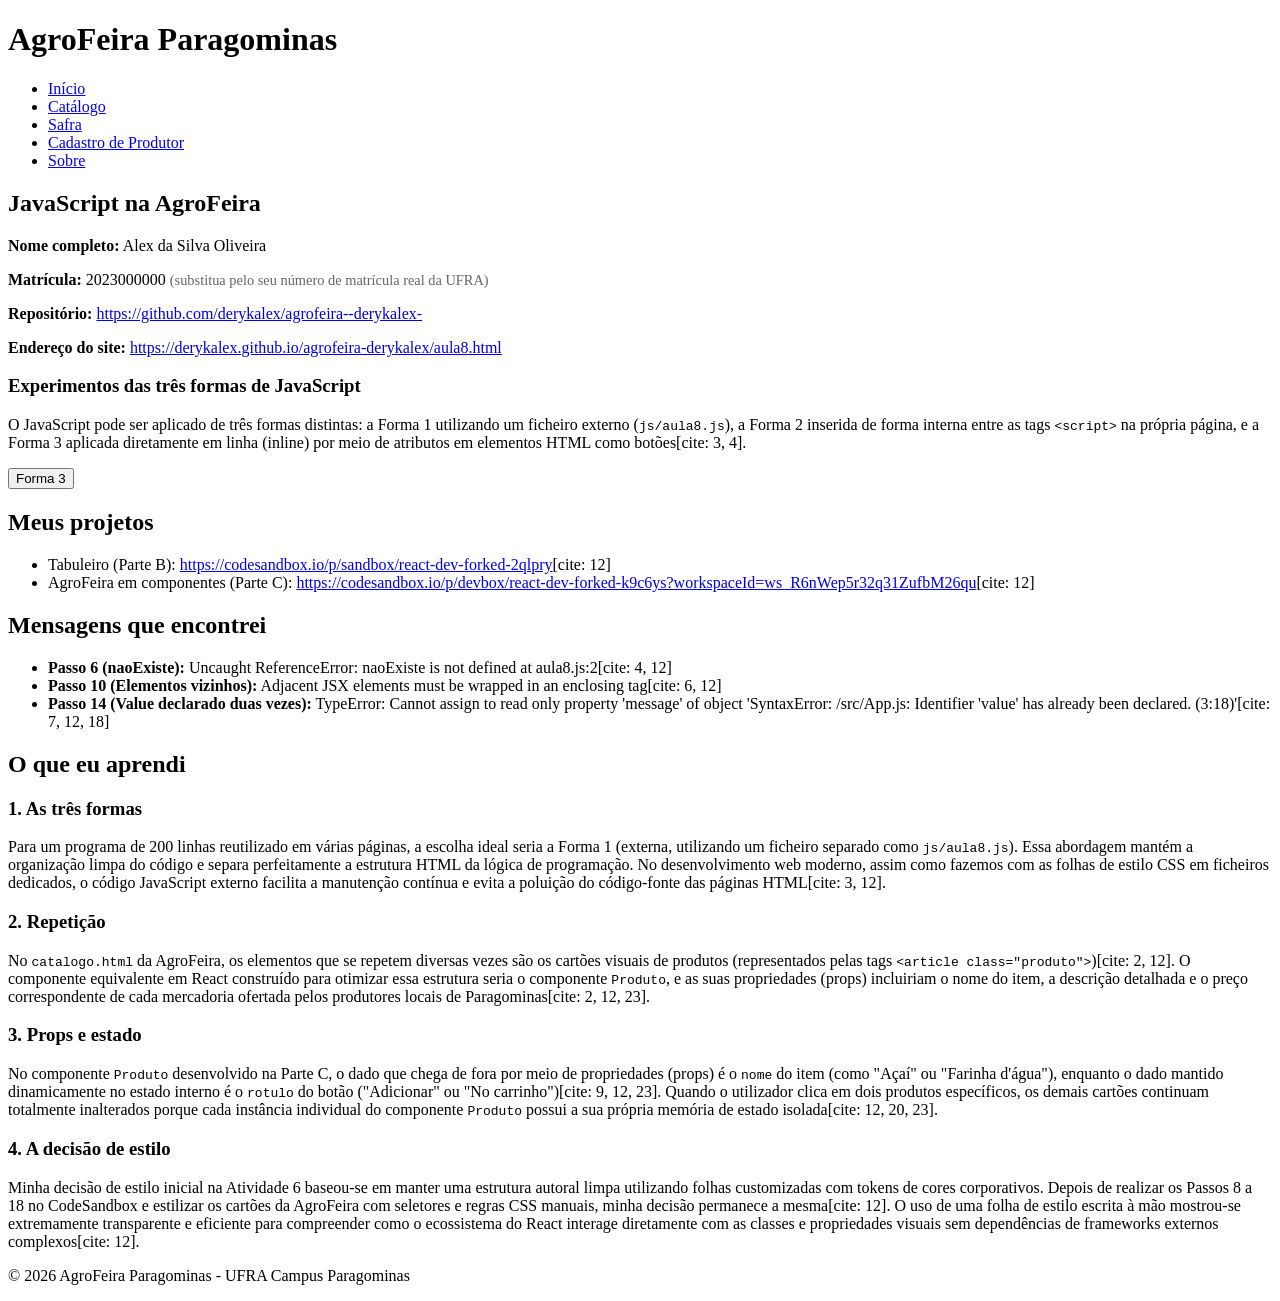
==== aula8.html @ 8ca77191 "Adicionar aula 8" ====
<!DOCTYPE html>
<html lang="pt-BR">
<head>
    <meta charset="UTF-8">
    <meta name="viewport" content="width=device-width, initial-scale=1.0">
    <title>JavaScript na AgroFeira Alex da Silva Oliveira</title>
    <link rel="stylesheet" href="tokens.css">
    <link rel="stylesheet" href="componentes.css">
</head>
<body>
    <header>
        <h1>AgroFeira Paragominas</h1>
        <nav>
            <ul>
                <li><a href="index.html">Início</a></li>
                <li><a href="catalogo.html">Catálogo</a></li>
                <li><a href="safra.html">Safra</a></li>
                <li><a href="cadastro-produtor.html">Cadastro de Produtor</a></li>
                <li><a href="sobre.html">Sobre</a></li>
            </ul>
        </nav>
    </header>

    <main>
        <h2>JavaScript na AgroFeira</h2>
        
        <p><strong>Nome completo:</strong> Alex da Silva Oliveira</p>
        <p><strong>Matrícula:</strong> 2023000000 <span style="font-size: 0.9em; color: #666;">(substitua pelo seu número de matrícula real da UFRA)</span></p>
        <p><strong>Repositório:</strong> <a href="https://github.com/derykalex/agrofeira--derykalex-">https://github.com/derykalex/agrofeira--derykalex-</a></p>
        <p><strong>Endereço do site:</strong> <a href="https://derykalex.github.io/agrofeira-derykalex/aula8.html">https://derykalex.github.io/agrofeira-derykalex/aula8.html</a></p>

        <section>
            <h3>Experimentos das três formas de JavaScript</h3>
            <p>O JavaScript pode ser aplicado de três formas distintas: a Forma 1 utilizando um ficheiro externo (<code>js/aula8.js</code>), a Forma 2 inserida de forma interna entre as tags <code>&lt;script&gt;</code> na própria página, e a Forma 3 aplicada diretamente em linha (inline) por meio de atributos em elementos HTML como botões[cite: 3, 4].</p>
            
            <!-- Botão da Forma 3 em linha -->
            <button type="button" onclick="alert('Forma 3: em linha, dentro da tag')">Forma 3</button>
        </section>

        <!-- Scripts correspondentes às Formas 1 e 2 -->
        <script src="js/aula8.js"></script>
        <script>console.log('Forma 2: interna, entre as tags script');</script>

        <h2>Meus projetos</h2>
        <ul>
            <li>Tabuleiro (Parte B): <a href="https://codesandbox.io/p/sandbox/react-dev-forked-2qlpry" target="_blank">https://codesandbox.io/p/sandbox/react-dev-forked-2qlpry</a>[cite: 12]</li>
            <li>AgroFeira em componentes (Parte C): <a href="https://codesandbox.io/p/devbox/react-dev-forked-k9c6ys?workspaceId=ws_R6nWep5r32q31ZufbM26qu" target="_blank">https://codesandbox.io/p/devbox/react-dev-forked-k9c6ys?workspaceId=ws_R6nWep5r32q31ZufbM26qu</a>[cite: 12]</li>
        </ul>

        <h2>Mensagens que encontrei</h2>
        <ul>
            <li><strong>Passo 6 (naoExiste):</strong> Uncaught ReferenceError: naoExiste is not defined at aula8.js:2[cite: 4, 12]</li>
            <li><strong>Passo 10 (Elementos vizinhos):</strong> Adjacent JSX elements must be wrapped in an enclosing tag[cite: 6, 12]</li>
            <li><strong>Passo 14 (Value declarado duas vezes):</strong> TypeError: Cannot assign to read only property 'message' of object 'SyntaxError: /src/App.js: Identifier 'value' has already been declared. (3:18)'[cite: 7, 12, 18]</li>
        </ul>

        <h2>O que eu aprendi</h2>

        <h3>1. As três formas</h3>
        <p>Para um programa de 200 linhas reutilizado em várias páginas, a escolha ideal seria a Forma 1 (externa, utilizando um ficheiro separado como <code>js/aula8.js</code>). Essa abordagem mantém a organização limpa do código e separa perfeitamente a estrutura HTML da lógica de programação. No desenvolvimento web moderno, assim como fazemos com as folhas de estilo CSS em ficheiros dedicados, o código JavaScript externo facilita a manutenção contínua e evita a poluição do código-fonte das páginas HTML[cite: 3, 12].</p>

        <h3>2. Repetição</h3>
        <p>No <code>catalogo.html</code> da AgroFeira, os elementos que se repetem diversas vezes são os cartões visuais de produtos (representados pelas tags <code>&lt;article class="produto"&gt;</code>)[cite: 2, 12]. O componente equivalente em React construído para otimizar essa estrutura seria o componente <code>Produto</code>, e as suas propriedades (props) incluiriam o nome do item, a descrição detalhada e o preço correspondente de cada mercadoria ofertada pelos produtores locais de Paragominas[cite: 2, 12, 23].</p>

        <h3>3. Props e estado</h3>
        <p>No componente <code>Produto</code> desenvolvido na Parte C, o dado que chega de fora por meio de propriedades (props) é o <code>nome</code> do item (como "Açaí" ou "Farinha d'água"), enquanto o dado mantido dinamicamente no estado interno é o <code>rotulo</code> do botão ("Adicionar" ou "No carrinho")[cite: 9, 12, 23]. Quando o utilizador clica em dois produtos específicos, os demais cartões continuam totalmente inalterados porque cada instância individual do componente <code>Produto</code> possui a sua própria memória de estado isolada[cite: 12, 20, 23].</p>

        <h3>4. A decisão de estilo</h3>
        <p>Minha decisão de estilo inicial na Atividade 6 baseou-se em manter uma estrutura autoral limpa utilizando folhas customizadas com tokens de cores corporativos. Depois de realizar os Passos 8 a 18 no CodeSandbox e estilizar os cartões da AgroFeira com seletores e regras CSS manuais, minha decisão permanece a mesma[cite: 12]. O uso de uma folha de estilo escrita à mão mostrou-se extremamente transparente e eficiente para compreender como o ecossistema do React interage diretamente com as classes e propriedades visuais sem dependências de frameworks externos complexos[cite: 12].</p>
    </main>

    <footer>
        <p>&copy; 2026 AgroFeira Paragominas - UFRA Campus Paragominas</p>
    </footer>
</body>
</html>
---- tokens.css ----
:root {
  /* Tipografia */
  --fonte-texto: 'Lora', serif;
  --fonte-titulo: 'Poppins', sans-serif;

  /* Espaçamento e Geometria */
  --raio: 12px;
  --espaco-1: 0.25rem;
  --espaco-2: 0.5rem;
  --espaco-3: 1rem;
  --espaco-4: 1.5rem;

  /* Paleta Verde / AgroFeira */
  --cor-marca: #2e6b30;
  --cor-marca-escura: #1f4a21;
  --cor-sobre-marca: #ffffff;
  --cor-realce: #e6a100;

  /* Tema Claro (Predefinido) */
  --cor-fundo: #fbf8f2;
  --cor-superficie: #ffffff;
  --cor-texto: #1a2e1b;
  --cor-texto-suave: #4a5d4c;
  --cor-borda: #dcd6cd;
}

/* Modo Escuro automático (sistema) ou ativado por classe */
@media (prefers-color-scheme: dark) {
  :root:not([data-tema="claro"]) {
    --cor-fundo: #121513;
    --cor-superficie: #1c221e;
    --cor-texto: #e8eee9;
    --cor-texto-suave: #9cb09e;
    --cor-borda: #2d3830;
  }
}

:root[data-tema="escuro"] {
  --cor-fundo: #121513;
  --cor-superficie: #1c221e;
  --cor-texto: #e8eee9;
  --cor-texto-suave: #9cb09e;
  --cor-borda: #2d3830;
}
---- componentes.css ----
/* Cabeçalho Verde Superior */
.cabecalho-principal {
  background-color: var(--cor-marca);
  color: var(--cor-sobre-marca);
  padding: var(--espaco-3) 0;
  margin-bottom: var(--espaco-4);
  box-shadow: 0 2px 6px rgba(0, 0, 0, 0.15);
}

.cabecalho-principal .container-flex {
  display: flex;
  justify-content: space-between;
  align-items: center;
  flex-wrap: wrap;
  gap: var(--espaco-3);
}

.cabecalho-principal .logo {
  font-family: var(--fonte-titulo);
  font-size: 1.6rem;
  font-weight: 700;
  color: var(--cor-sobre-marca);
  text-decoration: none;
}

/* Menu de Navegação Horizontal */
.menu-navegacao {
  display: flex;
  align-items: center;
  gap: var(--espaco-2);
}

.menu {
  list-style: none;
  margin: 0;
  padding: 0;
  display: flex;
  flex-wrap: wrap;
  gap: var(--espaco-2);
}

.menu a {
  display: inline-block;
  padding: var(--espaco-2) var(--espaco-3);
  color: var(--cor-sobre-marca);
  text-decoration: none;
  font-family: var(--fonte-titulo);
  font-weight: 500;
  border-radius: var(--raio);
  transition: background-color 0.2s ease;
}

.menu a:hover,
.menu a:focus-visible {
  background-color: var(--cor-marca-escura);
  outline: 2px solid var(--cor-sobre-marca);
}

.menu a[aria-current="page"] {
  background-color: rgba(255, 255, 255, 0.2);
  font-weight: 700;
}

/* Botão de Alternar Modo Claro / Escuro */
.btn-tema {
  background: transparent;
  border: 1px solid var(--cor-sobre-marca);
  color: var(--cor-sobre-marca);
  padding: var(--espaco-1) var(--espaco-3);
  border-radius: 20px;
  cursor: pointer;
  font-family: var(--fonte-titulo);
  font-size: 0.85rem;
  display: inline-flex;
  align-items: center;
  gap: 0.4rem;
}

.btn-tema:hover {
  background-color: rgba(255, 255, 255, 0.15);
}
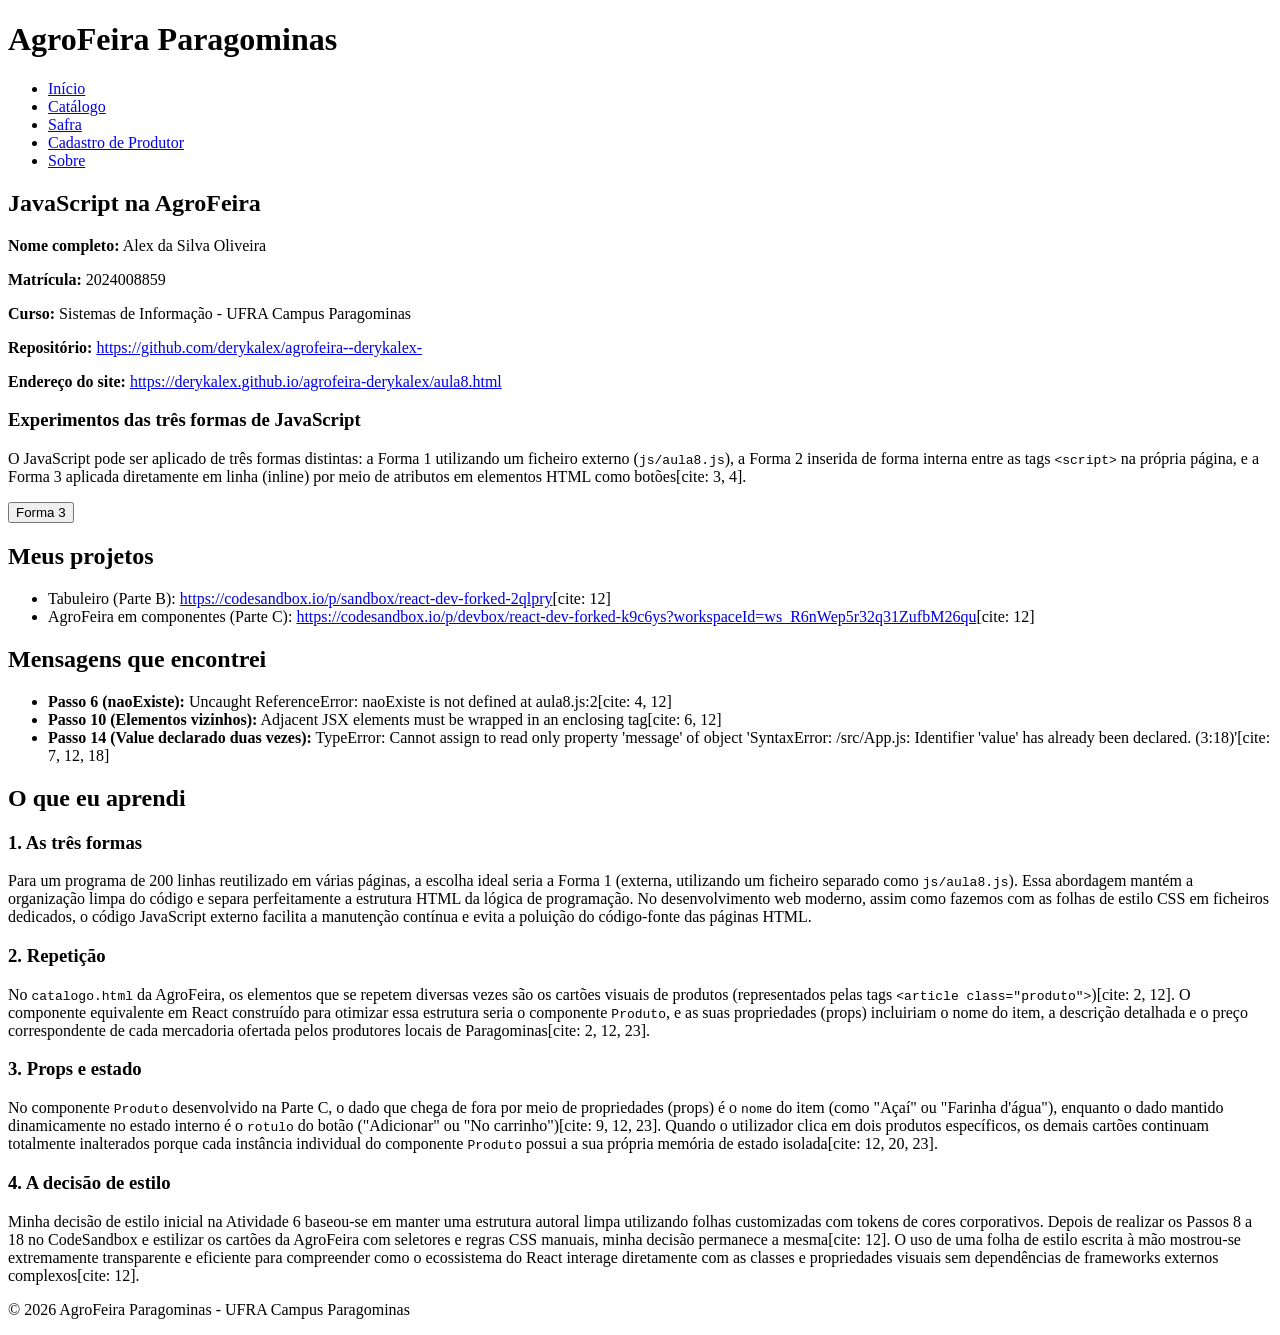
==== commit cc8b4a31: "adicionar aula  8  nova" ====
--- a/aula8.html
+++ b/aula8.html
@@ -25,7 +25,8 @@
         <h2>JavaScript na AgroFeira</h2>
         
         <p><strong>Nome completo:</strong> Alex da Silva Oliveira</p>
-        <p><strong>Matrícula:</strong> 2023000000 <span style="font-size: 0.9em; color: #666;">(substitua pelo seu número de matrícula real da UFRA)</span></p>
+        <p><strong>Matrícula:</strong> 2024008859</p>
+        <p><strong>Curso:</strong> Sistemas de Informação - UFRA Campus Paragominas</p>
         <p><strong>Repositório:</strong> <a href="https://github.com/derykalex/agrofeira--derykalex-">https://github.com/derykalex/agrofeira--derykalex-</a></p>
         <p><strong>Endereço do site:</strong> <a href="https://derykalex.github.io/agrofeira-derykalex/aula8.html">https://derykalex.github.io/agrofeira-derykalex/aula8.html</a></p>
 
@@ -57,7 +58,7 @@
         <h2>O que eu aprendi</h2>
 
         <h3>1. As três formas</h3>
-        <p>Para um programa de 200 linhas reutilizado em várias páginas, a escolha ideal seria a Forma 1 (externa, utilizando um ficheiro separado como <code>js/aula8.js</code>). Essa abordagem mantém a organização limpa do código e separa perfeitamente a estrutura HTML da lógica de programação. No desenvolvimento web moderno, assim como fazemos com as folhas de estilo CSS em ficheiros dedicados, o código JavaScript externo facilita a manutenção contínua e evita a poluição do código-fonte das páginas HTML[cite: 3, 12].</p>
+        <p>Para um programa de 200 linhas reutilizado em várias páginas, a escolha ideal seria a Forma 1 (externa, utilizando um ficheiro separado como <code>js/aula8.js</code>). Essa abordagem mantém a organização limpa do código e separa perfeitamente a estrutura HTML da lógica de programação. No desenvolvimento web moderno, assim como fazemos com as folhas de estilo CSS em ficheiros dedicados, o código JavaScript externo facilita a manutenção contínua e evita a poluição do código-fonte das páginas HTML.</p>
 
         <h3>2. Repetição</h3>
         <p>No <code>catalogo.html</code> da AgroFeira, os elementos que se repetem diversas vezes são os cartões visuais de produtos (representados pelas tags <code>&lt;article class="produto"&gt;</code>)[cite: 2, 12]. O componente equivalente em React construído para otimizar essa estrutura seria o componente <code>Produto</code>, e as suas propriedades (props) incluiriam o nome do item, a descrição detalhada e o preço correspondente de cada mercadoria ofertada pelos produtores locais de Paragominas[cite: 2, 12, 23].</p>
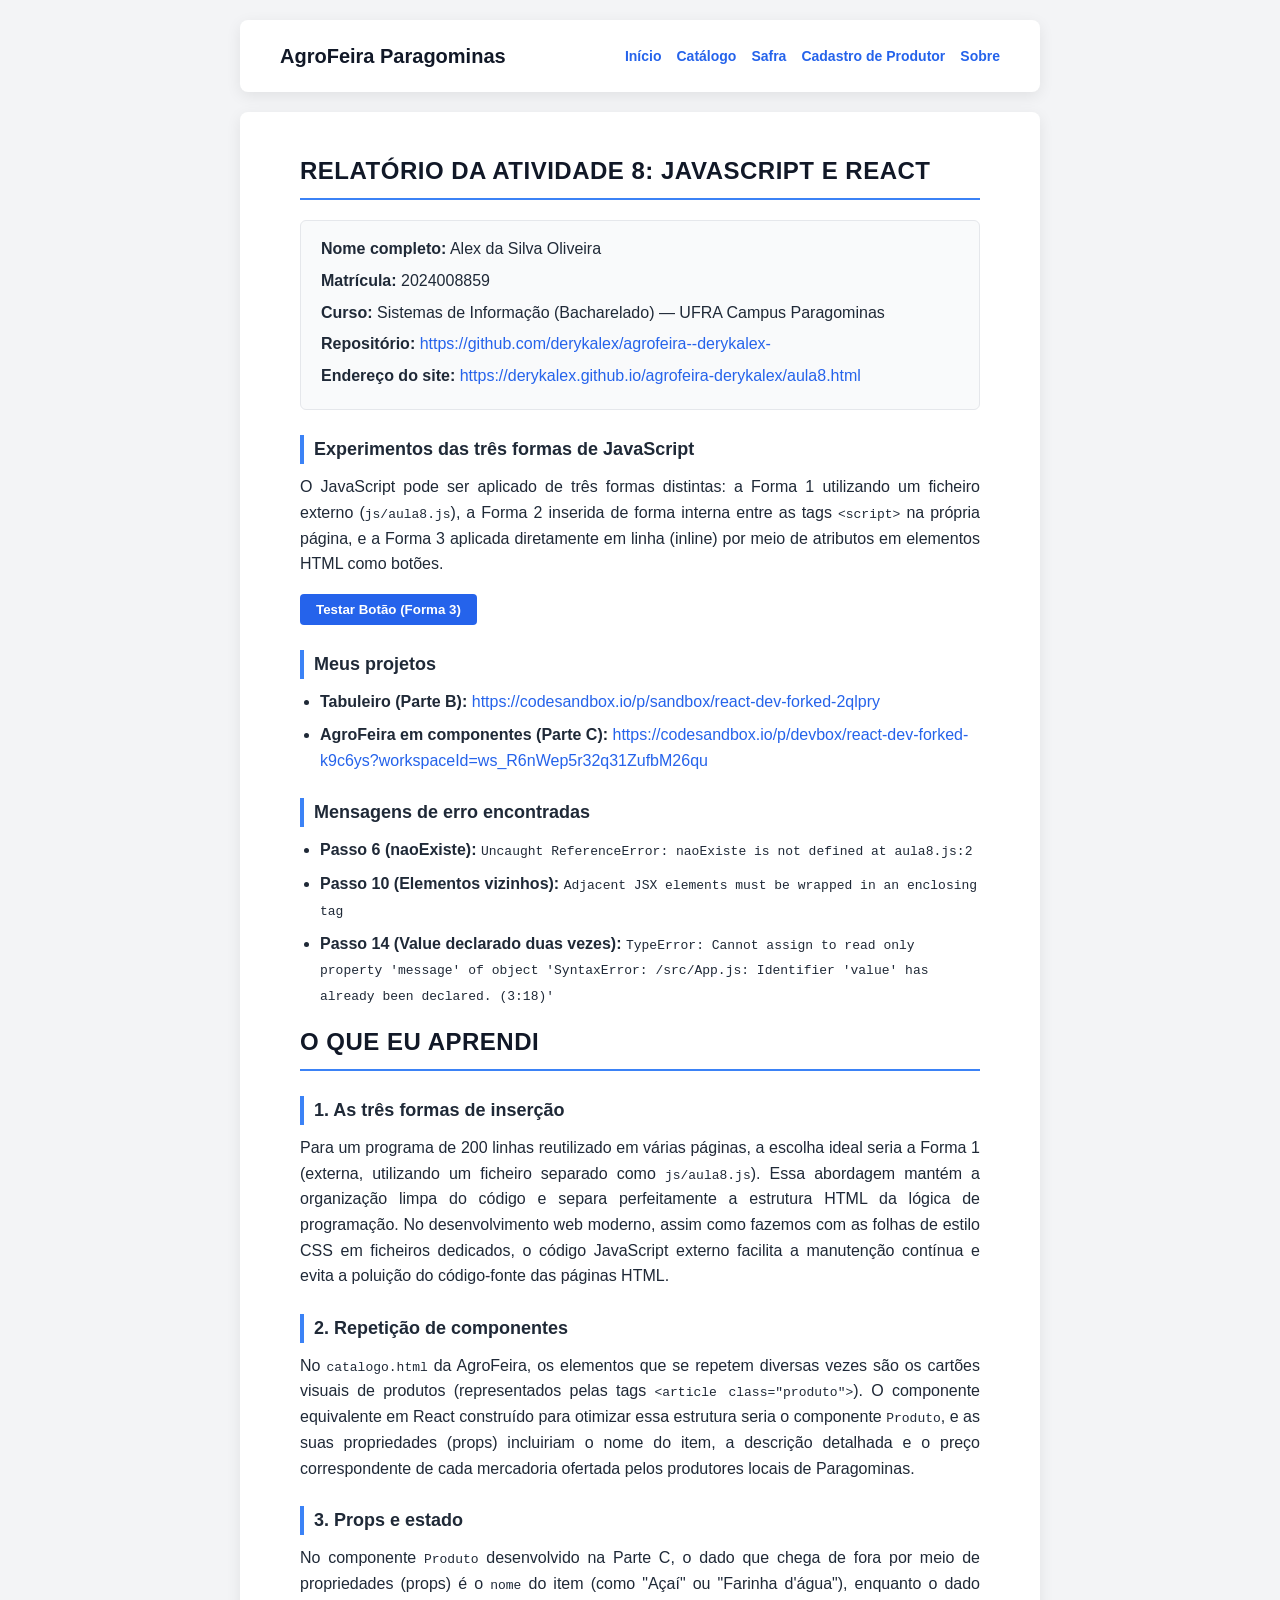
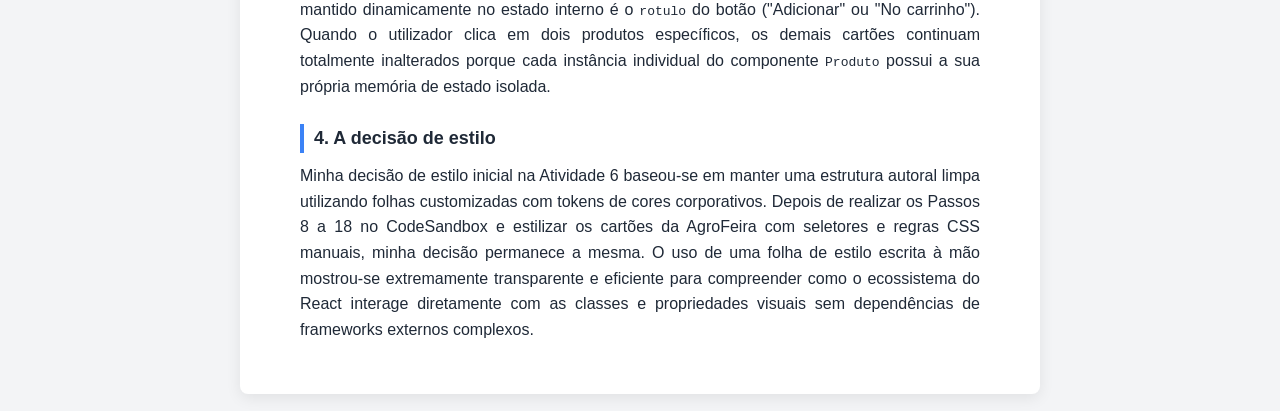
==== commit 6109f420: "aula 8 como forma de organização" ====
--- a/aula8.html
+++ b/aula8.html
@@ -3,9 +3,147 @@
 <head>
     <meta charset="UTF-8">
     <meta name="viewport" content="width=device-width, initial-scale=1.0">
-    <title>JavaScript na AgroFeira Alex da Silva Oliveira</title>
-    <link rel="stylesheet" href="tokens.css">
-    <link rel="stylesheet" href="componentes.css">
+    <title>Relatório - Atividade 8: JavaScript e React na AgroFeira | Alex da Silva Oliveira</title>
+    <style>
+        /* Estilo Relatório Acadêmico / Folha A4 */
+        * {
+            box-sizing: border-box;
+            margin: 0;
+            padding: 0;
+        }
+        body {
+            font-family: Arial, Helvetica, sans-serif;
+            background-color: #f3f4f6;
+            color: #1f2937;
+            line-height: 1.6;
+            padding: 20px;
+        }
+        header {
+            max-width: 800px;
+            margin: 0 auto 20px auto;
+            background: #ffffff;
+            padding: 20px 40px;
+            box-shadow: 0 4px 15px rgba(0, 0, 0, 0.08);
+            border-radius: 8px;
+            display: flex;
+            justify-content: space-between;
+            align-items: center;
+            flex-wrap: wrap;
+        }
+        header h1 {
+            font-size: 20px;
+            color: #111827;
+        }
+        nav ul {
+            list-style: none;
+            display: flex;
+            gap: 15px;
+            flex-wrap: wrap;
+        }
+        nav a {
+            color: #2563eb;
+            text-decoration: none;
+            font-size: 14px;
+            font-weight: bold;
+        }
+        nav a:hover {
+            text-decoration: underline;
+        }
+        footer {
+            display: none;
+        }
+        main {
+            max-width: 800px;
+            margin: 0 auto;
+            background: #ffffff;
+            padding: 40px 60px;
+            box-shadow: 0 4px 15px rgba(0, 0, 0, 0.08);
+            border-radius: 8px;
+        }
+        h2 {
+            font-size: 24px;
+            color: #111827;
+            border-bottom: 2px solid #3b82f6;
+            padding-bottom: 8px;
+            margin-bottom: 20px;
+            text-transform: uppercase;
+            letter-spacing: 0.5px;
+        }
+        h3 {
+            font-size: 18px;
+            color: #1f2937;
+            margin-top: 25px;
+            margin-bottom: 10px;
+            border-left: 4px solid #3b82f6;
+            padding-left: 10px;
+        }
+        p {
+            margin-bottom: 12px;
+            text-align: justify;
+        }
+        ul.lista-conteudo {
+            margin-bottom: 15px;
+            padding-left: 20px;
+        }
+        ul.lista-conteudo li {
+            margin-bottom: 8px;
+        }
+        a {
+            color: #2563eb;
+            text-decoration: none;
+        }
+        a:hover {
+            text-decoration: underline;
+        }
+        .dados-aluno {
+            background-color: #f9fafb;
+            border: 1px solid #e5e7eb;
+            padding: 15px 20px;
+            border-radius: 6px;
+            margin-bottom: 25px;
+        }
+        .dados-aluno p {
+            margin-bottom: 6px;
+        }
+        button {
+            background-color: #2563eb;
+            color: white;
+            border: none;
+            padding: 8px 16px;
+            border-radius: 4px;
+            cursor: pointer;
+            font-weight: bold;
+            margin-top: 5px;
+        }
+        button:hover {
+            background-color: #1d4ed8;
+        }
+        
+        /* Ajustes específicos para impressão / PDF */
+        @media print {
+            body {
+                background-color: #ffffff;
+                padding: 0;
+            }
+            header {
+                box-shadow: none;
+                padding: 0 0 15px 0;
+                margin-bottom: 15px;
+                border-bottom: 1px solid #ccc;
+            }
+            nav {
+                display: none; /* Oculta o menu de navegação na impressão do PDF para manter o relatório limpo */
+            }
+            main {
+                box-shadow: none;
+                padding: 0;
+                max-width: 100%;
+            }
+            button {
+                display: none;
+            }
+        }
+    </style>
 </head>
 <body>
     <header>
@@ -22,56 +160,54 @@
     </header>
 
     <main>
-        <h2>JavaScript na AgroFeira</h2>
+        <h2>Relatório da Atividade 8: JavaScript e React</h2>
         
-        <p><strong>Nome completo:</strong> Alex da Silva Oliveira</p>
-        <p><strong>Matrícula:</strong> 2024008859</p>
-        <p><strong>Curso:</strong> Sistemas de Informação - UFRA Campus Paragominas</p>
-        <p><strong>Repositório:</strong> <a href="https://github.com/derykalex/agrofeira--derykalex-">https://github.com/derykalex/agrofeira--derykalex-</a></p>
-        <p><strong>Endereço do site:</strong> <a href="https://derykalex.github.io/agrofeira-derykalex/aula8.html">https://derykalex.github.io/agrofeira-derykalex/aula8.html</a></p>
+        <div class="dados-aluno">
+            <p><strong>Nome completo:</strong> Alex da Silva Oliveira</p>
+            <p><strong>Matrícula:</strong> 2024008859</p>
+            <p><strong>Curso:</strong> Sistemas de Informação (Bacharelado) — UFRA Campus Paragominas</p>
+            <p><strong>Repositório:</strong> <a href="https://github.com/derykalex/agrofeira--derykalex-" target="_blank">https://github.com/derykalex/agrofeira--derykalex-</a></p>
+            <p><strong>Endereço do site:</strong> <a href="https://derykalex.github.io/agrofeira-derykalex/aula8.html" target="_blank">https://derykalex.github.io/agrofeira-derykalex/aula8.html</a></p>
+        </div>
 
         <section>
             <h3>Experimentos das três formas de JavaScript</h3>
-            <p>O JavaScript pode ser aplicado de três formas distintas: a Forma 1 utilizando um ficheiro externo (<code>js/aula8.js</code>), a Forma 2 inserida de forma interna entre as tags <code>&lt;script&gt;</code> na própria página, e a Forma 3 aplicada diretamente em linha (inline) por meio de atributos em elementos HTML como botões[cite: 3, 4].</p>
+            <p>O JavaScript pode ser aplicado de três formas distintas: a Forma 1 utilizando um ficheiro externo (<code>js/aula8.js</code>), a Forma 2 inserida de forma interna entre as tags <code>&lt;script&gt;</code> na própria página, e a Forma 3 aplicada diretamente em linha (inline) por meio de atributos em elementos HTML como botões.</p>
             
             <!-- Botão da Forma 3 em linha -->
-            <button type="button" onclick="alert('Forma 3: em linha, dentro da tag')">Forma 3</button>
+            <button type="button" onclick="alert('Forma 3: em linha, dentro da tag')">Testar Botão (Forma 3)</button>
         </section>
 
         <!-- Scripts correspondentes às Formas 1 e 2 -->
         <script src="js/aula8.js"></script>
         <script>console.log('Forma 2: interna, entre as tags script');</script>
 
-        <h2>Meus projetos</h2>
-        <ul>
-            <li>Tabuleiro (Parte B): <a href="https://codesandbox.io/p/sandbox/react-dev-forked-2qlpry" target="_blank">https://codesandbox.io/p/sandbox/react-dev-forked-2qlpry</a>[cite: 12]</li>
-            <li>AgroFeira em componentes (Parte C): <a href="https://codesandbox.io/p/devbox/react-dev-forked-k9c6ys?workspaceId=ws_R6nWep5r32q31ZufbM26qu" target="_blank">https://codesandbox.io/p/devbox/react-dev-forked-k9c6ys?workspaceId=ws_R6nWep5r32q31ZufbM26qu</a>[cite: 12]</li>
+        <h3>Meus projetos</h3>
+        <ul class="lista-conteudo">
+            <li><strong>Tabuleiro (Parte B):</strong> <a href="https://codesandbox.io/p/sandbox/react-dev-forked-2qlpry" target="_blank">https://codesandbox.io/p/sandbox/react-dev-forked-2qlpry</a></li>
+            <li><strong>AgroFeira em componentes (Parte C):</strong> <a href="https://codesandbox.io/p/devbox/react-dev-forked-k9c6ys?workspaceId=ws_R6nWep5r32q31ZufbM26qu" target="_blank">https://codesandbox.io/p/devbox/react-dev-forked-k9c6ys?workspaceId=ws_R6nWep5r32q31ZufbM26qu</a></li>
         </ul>
 
-        <h2>Mensagens que encontrei</h2>
-        <ul>
-            <li><strong>Passo 6 (naoExiste):</strong> Uncaught ReferenceError: naoExiste is not defined at aula8.js:2[cite: 4, 12]</li>
-            <li><strong>Passo 10 (Elementos vizinhos):</strong> Adjacent JSX elements must be wrapped in an enclosing tag[cite: 6, 12]</li>
-            <li><strong>Passo 14 (Value declarado duas vezes):</strong> TypeError: Cannot assign to read only property 'message' of object 'SyntaxError: /src/App.js: Identifier 'value' has already been declared. (3:18)'[cite: 7, 12, 18]</li>
+        <h3>Mensagens de erro encontradas</h3>
+        <ul class="lista-conteudo">
+            <li><strong>Passo 6 (naoExiste):</strong> <code>Uncaught ReferenceError: naoExiste is not defined at aula8.js:2</code></li>
+            <li><strong>Passo 10 (Elementos vizinhos):</strong> <code>Adjacent JSX elements must be wrapped in an enclosing tag</code></li>
+            <li><strong>Passo 14 (Value declarado duas vezes):</strong> <code>TypeError: Cannot assign to read only property 'message' of object 'SyntaxError: /src/App.js: Identifier 'value' has already been declared. (3:18)'</code></li>
         </ul>
 
         <h2>O que eu aprendi</h2>
 
-        <h3>1. As três formas</h3>
+        <h3>1. As três formas de inserção</h3>
         <p>Para um programa de 200 linhas reutilizado em várias páginas, a escolha ideal seria a Forma 1 (externa, utilizando um ficheiro separado como <code>js/aula8.js</code>). Essa abordagem mantém a organização limpa do código e separa perfeitamente a estrutura HTML da lógica de programação. No desenvolvimento web moderno, assim como fazemos com as folhas de estilo CSS em ficheiros dedicados, o código JavaScript externo facilita a manutenção contínua e evita a poluição do código-fonte das páginas HTML.</p>
 
-        <h3>2. Repetição</h3>
-        <p>No <code>catalogo.html</code> da AgroFeira, os elementos que se repetem diversas vezes são os cartões visuais de produtos (representados pelas tags <code>&lt;article class="produto"&gt;</code>)[cite: 2, 12]. O componente equivalente em React construído para otimizar essa estrutura seria o componente <code>Produto</code>, e as suas propriedades (props) incluiriam o nome do item, a descrição detalhada e o preço correspondente de cada mercadoria ofertada pelos produtores locais de Paragominas[cite: 2, 12, 23].</p>
+        <h3>2. Repetição de componentes</h3>
+        <p>No <code>catalogo.html</code> da AgroFeira, os elementos que se repetem diversas vezes são os cartões visuais de produtos (representados pelas tags <code>&lt;article class="produto"&gt;</code>). O componente equivalente em React construído para otimizar essa estrutura seria o componente <code>Produto</code>, e as suas propriedades (props) incluiriam o nome do item, a descrição detalhada e o preço correspondente de cada mercadoria ofertada pelos produtores locais de Paragominas.</p>
 
         <h3>3. Props e estado</h3>
-        <p>No componente <code>Produto</code> desenvolvido na Parte C, o dado que chega de fora por meio de propriedades (props) é o <code>nome</code> do item (como "Açaí" ou "Farinha d'água"), enquanto o dado mantido dinamicamente no estado interno é o <code>rotulo</code> do botão ("Adicionar" ou "No carrinho")[cite: 9, 12, 23]. Quando o utilizador clica em dois produtos específicos, os demais cartões continuam totalmente inalterados porque cada instância individual do componente <code>Produto</code> possui a sua própria memória de estado isolada[cite: 12, 20, 23].</p>
+        <p>No componente <code>Produto</code> desenvolvido na Parte C, o dado que chega de fora por meio de propriedades (props) é o <code>nome</code> do item (como "Açaí" ou "Farinha d'água"), enquanto o dado mantido dinamicamente no estado interno é o <code>rotulo</code> do botão ("Adicionar" ou "No carrinho"). Quando o utilizador clica em dois produtos específicos, os demais cartões continuam totalmente inalterados porque cada instância individual do componente <code>Produto</code> possui a sua própria memória de estado isolada.</p>
 
         <h3>4. A decisão de estilo</h3>
-        <p>Minha decisão de estilo inicial na Atividade 6 baseou-se em manter uma estrutura autoral limpa utilizando folhas customizadas com tokens de cores corporativos. Depois de realizar os Passos 8 a 18 no CodeSandbox e estilizar os cartões da AgroFeira com seletores e regras CSS manuais, minha decisão permanece a mesma[cite: 12]. O uso de uma folha de estilo escrita à mão mostrou-se extremamente transparente e eficiente para compreender como o ecossistema do React interage diretamente com as classes e propriedades visuais sem dependências de frameworks externos complexos[cite: 12].</p>
+        <p>Minha decisão de estilo inicial na Atividade 6 baseou-se em manter uma estrutura autoral limpa utilizando folhas customizadas com tokens de cores corporativos. Depois de realizar os Passos 8 a 18 no CodeSandbox e estilizar os cartões da AgroFeira com seletores e regras CSS manuais, minha decisão permanece a mesma. O uso de uma folha de estilo escrita à mão mostrou-se extremamente transparente e eficiente para compreender como o ecossistema do React interage diretamente com as classes e propriedades visuais sem dependências de frameworks externos complexos.</p>
     </main>
-
-    <footer>
-        <p>&copy; 2026 AgroFeira Paragominas - UFRA Campus Paragominas</p>
-    </footer>
 </body>
 </html>
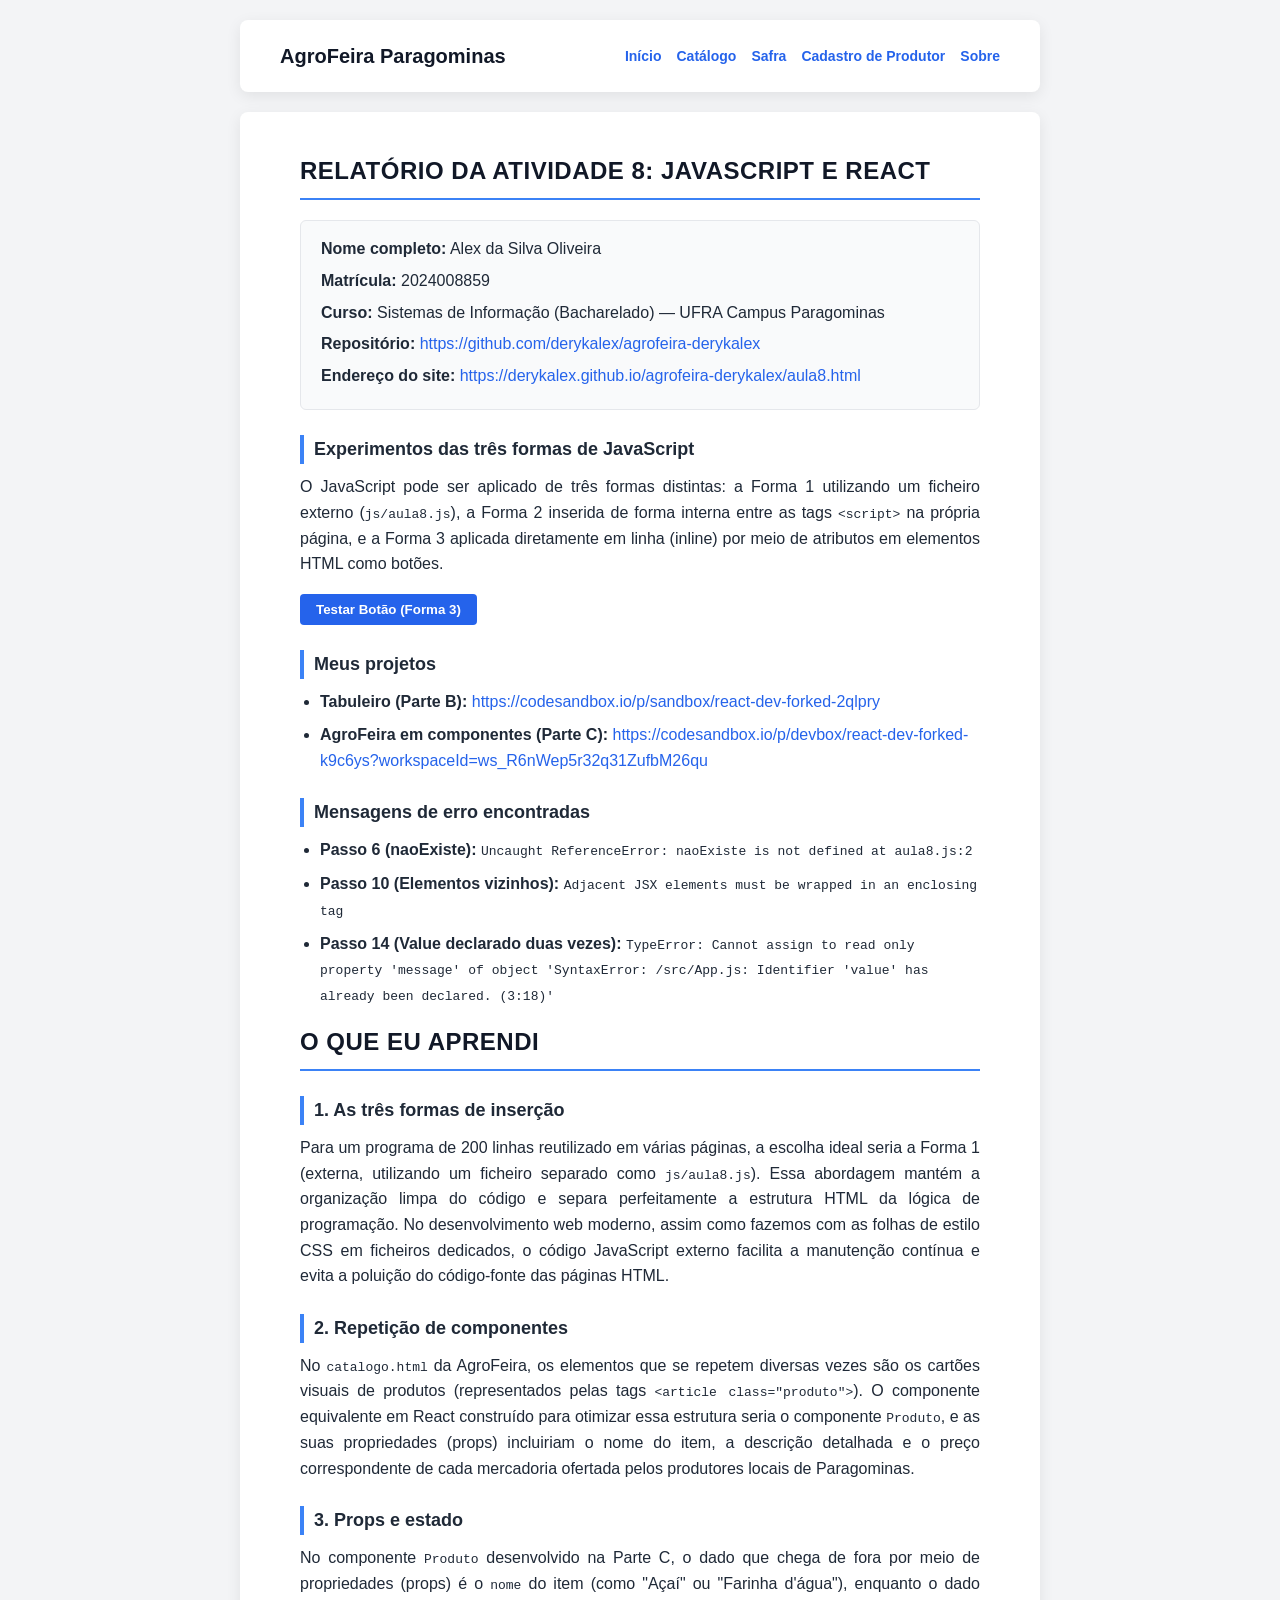
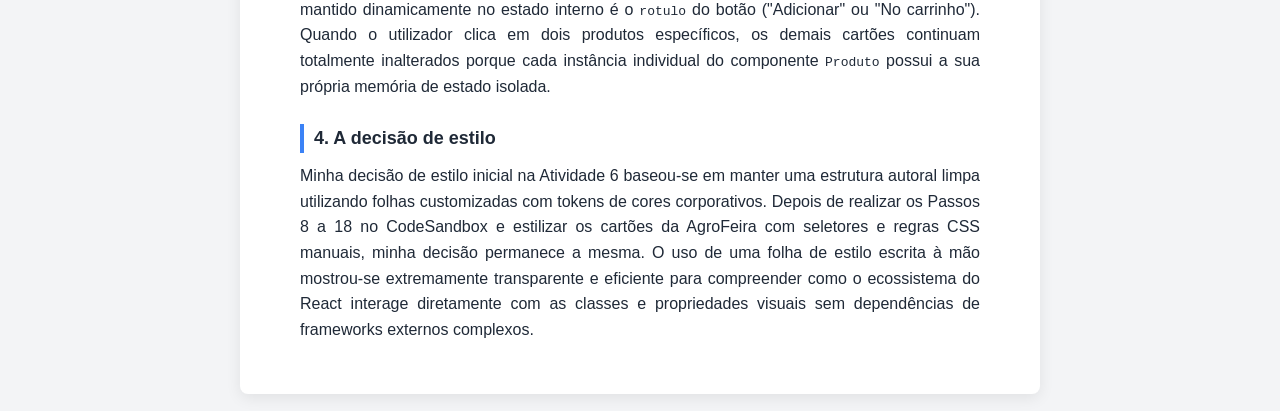
==== commit 53e7fff5: "texto corijido aula 8" ====
--- a/aula8.html
+++ b/aula8.html
@@ -166,7 +166,7 @@
             <p><strong>Nome completo:</strong> Alex da Silva Oliveira</p>
             <p><strong>Matrícula:</strong> 2024008859</p>
             <p><strong>Curso:</strong> Sistemas de Informação (Bacharelado) — UFRA Campus Paragominas</p>
-            <p><strong>Repositório:</strong> <a href="https://github.com/derykalex/agrofeira--derykalex-" target="_blank">https://github.com/derykalex/agrofeira--derykalex-</a></p>
+            <p><strong>Repositório:</strong> <a href="https://github.com/derykalex/agrofeira-derykalex" target="_blank">https://github.com/derykalex/agrofeira-derykalex</a></p>
             <p><strong>Endereço do site:</strong> <a href="https://derykalex.github.io/agrofeira-derykalex/aula8.html" target="_blank">https://derykalex.github.io/agrofeira-derykalex/aula8.html</a></p>
         </div>
 
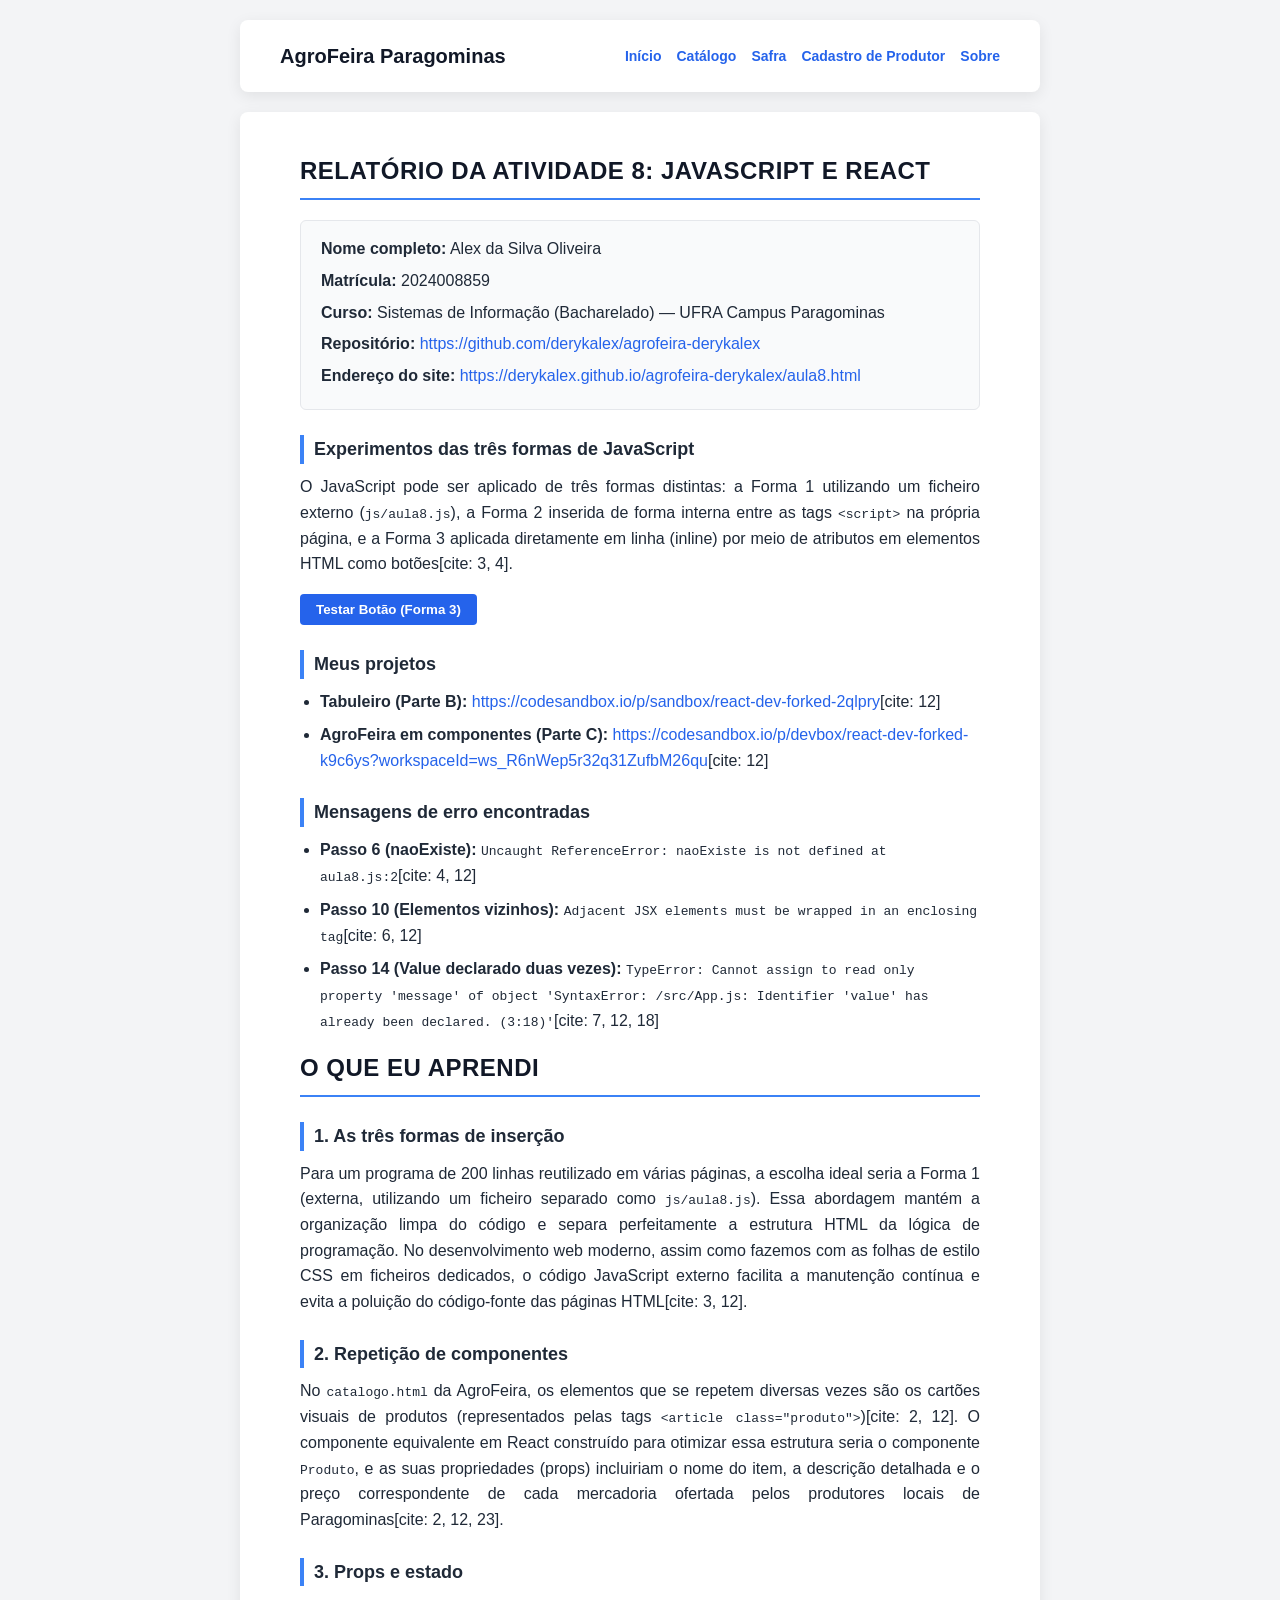
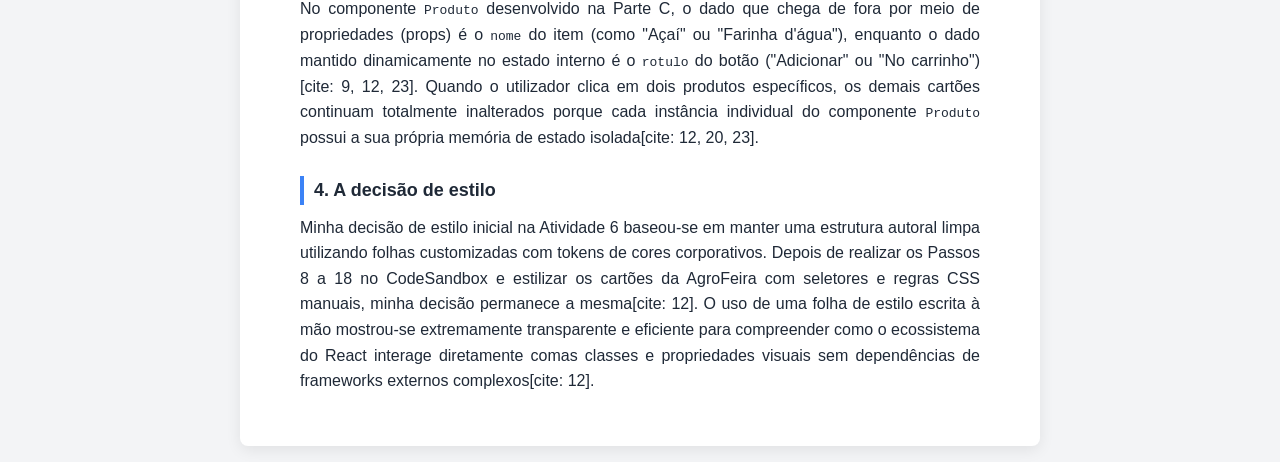
==== commit fb6b23d4: "Atualiza aula8.html com estilo relatorio e links" ====
--- a/aula8.html
+++ b/aula8.html
@@ -172,7 +172,7 @@
 
         <section>
             <h3>Experimentos das três formas de JavaScript</h3>
-            <p>O JavaScript pode ser aplicado de três formas distintas: a Forma 1 utilizando um ficheiro externo (<code>js/aula8.js</code>), a Forma 2 inserida de forma interna entre as tags <code>&lt;script&gt;</code> na própria página, e a Forma 3 aplicada diretamente em linha (inline) por meio de atributos em elementos HTML como botões.</p>
+            <p>O JavaScript pode ser aplicado de três formas distintas: a Forma 1 utilizando um ficheiro externo (<code>js/aula8.js</code>), a Forma 2 inserida de forma interna entre as tags <code>&lt;script&gt;</code> na própria página, e a Forma 3 aplicada diretamente em linha (inline) por meio de atributos em elementos HTML como botões[cite: 3, 4].</p>
             
             <!-- Botão da Forma 3 em linha -->
             <button type="button" onclick="alert('Forma 3: em linha, dentro da tag')">Testar Botão (Forma 3)</button>
@@ -184,30 +184,30 @@
 
         <h3>Meus projetos</h3>
         <ul class="lista-conteudo">
-            <li><strong>Tabuleiro (Parte B):</strong> <a href="https://codesandbox.io/p/sandbox/react-dev-forked-2qlpry" target="_blank">https://codesandbox.io/p/sandbox/react-dev-forked-2qlpry</a></li>
-            <li><strong>AgroFeira em componentes (Parte C):</strong> <a href="https://codesandbox.io/p/devbox/react-dev-forked-k9c6ys?workspaceId=ws_R6nWep5r32q31ZufbM26qu" target="_blank">https://codesandbox.io/p/devbox/react-dev-forked-k9c6ys?workspaceId=ws_R6nWep5r32q31ZufbM26qu</a></li>
+            <li><strong>Tabuleiro (Parte B):</strong> <a href="https://codesandbox.io/p/sandbox/react-dev-forked-2qlpry" target="_blank">https://codesandbox.io/p/sandbox/react-dev-forked-2qlpry</a>[cite: 12]</li>
+            <li><strong>AgroFeira em componentes (Parte C):</strong> <a href="https://codesandbox.io/p/devbox/react-dev-forked-k9c6ys?workspaceId=ws_R6nWep5r32q31ZufbM26qu" target="_blank">https://codesandbox.io/p/devbox/react-dev-forked-k9c6ys?workspaceId=ws_R6nWep5r32q31ZufbM26qu</a>[cite: 12]</li>
         </ul>
 
         <h3>Mensagens de erro encontradas</h3>
         <ul class="lista-conteudo">
-            <li><strong>Passo 6 (naoExiste):</strong> <code>Uncaught ReferenceError: naoExiste is not defined at aula8.js:2</code></li>
-            <li><strong>Passo 10 (Elementos vizinhos):</strong> <code>Adjacent JSX elements must be wrapped in an enclosing tag</code></li>
-            <li><strong>Passo 14 (Value declarado duas vezes):</strong> <code>TypeError: Cannot assign to read only property 'message' of object 'SyntaxError: /src/App.js: Identifier 'value' has already been declared. (3:18)'</code></li>
+            <li><strong>Passo 6 (naoExiste):</strong> <code>Uncaught ReferenceError: naoExiste is not defined at aula8.js:2</code>[cite: 4, 12]</li>
+            <li><strong>Passo 10 (Elementos vizinhos):</strong> <code>Adjacent JSX elements must be wrapped in an enclosing tag</code>[cite: 6, 12]</li>
+            <li><strong>Passo 14 (Value declarado duas vezes):</strong> <code>TypeError: Cannot assign to read only property 'message' of object 'SyntaxError: /src/App.js: Identifier 'value' has already been declared. (3:18)'</code>[cite: 7, 12, 18]</li>
         </ul>
 
         <h2>O que eu aprendi</h2>
 
         <h3>1. As três formas de inserção</h3>
-        <p>Para um programa de 200 linhas reutilizado em várias páginas, a escolha ideal seria a Forma 1 (externa, utilizando um ficheiro separado como <code>js/aula8.js</code>). Essa abordagem mantém a organização limpa do código e separa perfeitamente a estrutura HTML da lógica de programação. No desenvolvimento web moderno, assim como fazemos com as folhas de estilo CSS em ficheiros dedicados, o código JavaScript externo facilita a manutenção contínua e evita a poluição do código-fonte das páginas HTML.</p>
+        <p>Para um programa de 200 linhas reutilizado em várias páginas, a escolha ideal seria a Forma 1 (externa, utilizando um ficheiro separado como <code>js/aula8.js</code>). Essa abordagem mantém a organização limpa do código e separa perfeitamente a estrutura HTML da lógica de programação. No desenvolvimento web moderno, assim como fazemos com as folhas de estilo CSS em ficheiros dedicados, o código JavaScript externo facilita a manutenção contínua e evita a poluição do código-fonte das páginas HTML[cite: 3, 12].</p>
 
         <h3>2. Repetição de componentes</h3>
-        <p>No <code>catalogo.html</code> da AgroFeira, os elementos que se repetem diversas vezes são os cartões visuais de produtos (representados pelas tags <code>&lt;article class="produto"&gt;</code>). O componente equivalente em React construído para otimizar essa estrutura seria o componente <code>Produto</code>, e as suas propriedades (props) incluiriam o nome do item, a descrição detalhada e o preço correspondente de cada mercadoria ofertada pelos produtores locais de Paragominas.</p>
+        <p>No <code>catalogo.html</code> da AgroFeira, os elementos que se repetem diversas vezes são os cartões visuais de produtos (representados pelas tags <code>&lt;article class="produto"&gt;</code>)[cite: 2, 12]. O componente equivalente em React construído para otimizar essa estrutura seria o componente <code>Produto</code>, e as suas propriedades (props) incluiriam o nome do item, a descrição detalhada e o preço correspondente de cada mercadoria ofertada pelos produtores locais de Paragominas[cite: 2, 12, 23].</p>
 
         <h3>3. Props e estado</h3>
-        <p>No componente <code>Produto</code> desenvolvido na Parte C, o dado que chega de fora por meio de propriedades (props) é o <code>nome</code> do item (como "Açaí" ou "Farinha d'água"), enquanto o dado mantido dinamicamente no estado interno é o <code>rotulo</code> do botão ("Adicionar" ou "No carrinho"). Quando o utilizador clica em dois produtos específicos, os demais cartões continuam totalmente inalterados porque cada instância individual do componente <code>Produto</code> possui a sua própria memória de estado isolada.</p>
+        <p>No componente <code>Produto</code> desenvolvido na Parte C, o dado que chega de fora por meio de propriedades (props) é o <code>nome</code> do item (como "Açaí" ou "Farinha d'água"), enquanto o dado mantido dinamicamente no estado interno é o <code>rotulo</code> do botão ("Adicionar" ou "No carrinho")[cite: 9, 12, 23]. Quando o utilizador clica em dois produtos específicos, os demais cartões continuam totalmente inalterados porque cada instância individual do componente <code>Produto</code> possui a sua própria memória de estado isolada[cite: 12, 20, 23].</p>
 
         <h3>4. A decisão de estilo</h3>
-        <p>Minha decisão de estilo inicial na Atividade 6 baseou-se em manter uma estrutura autoral limpa utilizando folhas customizadas com tokens de cores corporativos. Depois de realizar os Passos 8 a 18 no CodeSandbox e estilizar os cartões da AgroFeira com seletores e regras CSS manuais, minha decisão permanece a mesma. O uso de uma folha de estilo escrita à mão mostrou-se extremamente transparente e eficiente para compreender como o ecossistema do React interage diretamente com as classes e propriedades visuais sem dependências de frameworks externos complexos.</p>
+        <p>Minha decisão de estilo inicial na Atividade 6 baseou-se em manter uma estrutura autoral limpa utilizando folhas customizadas com tokens de cores corporativos. Depois de realizar os Passos 8 a 18 no CodeSandbox e estilizar os cartões da AgroFeira com seletores e regras CSS manuais, minha decisão permanece a mesma[cite: 12]. O uso de uma folha de estilo escrita à mão mostrou-se extremamente transparente e eficiente para compreender como o ecossistema do React interage diretamente comas classes e propriedades visuais sem dependências de frameworks externos complexos[cite: 12].</p>
     </main>
 </body>
 </html>
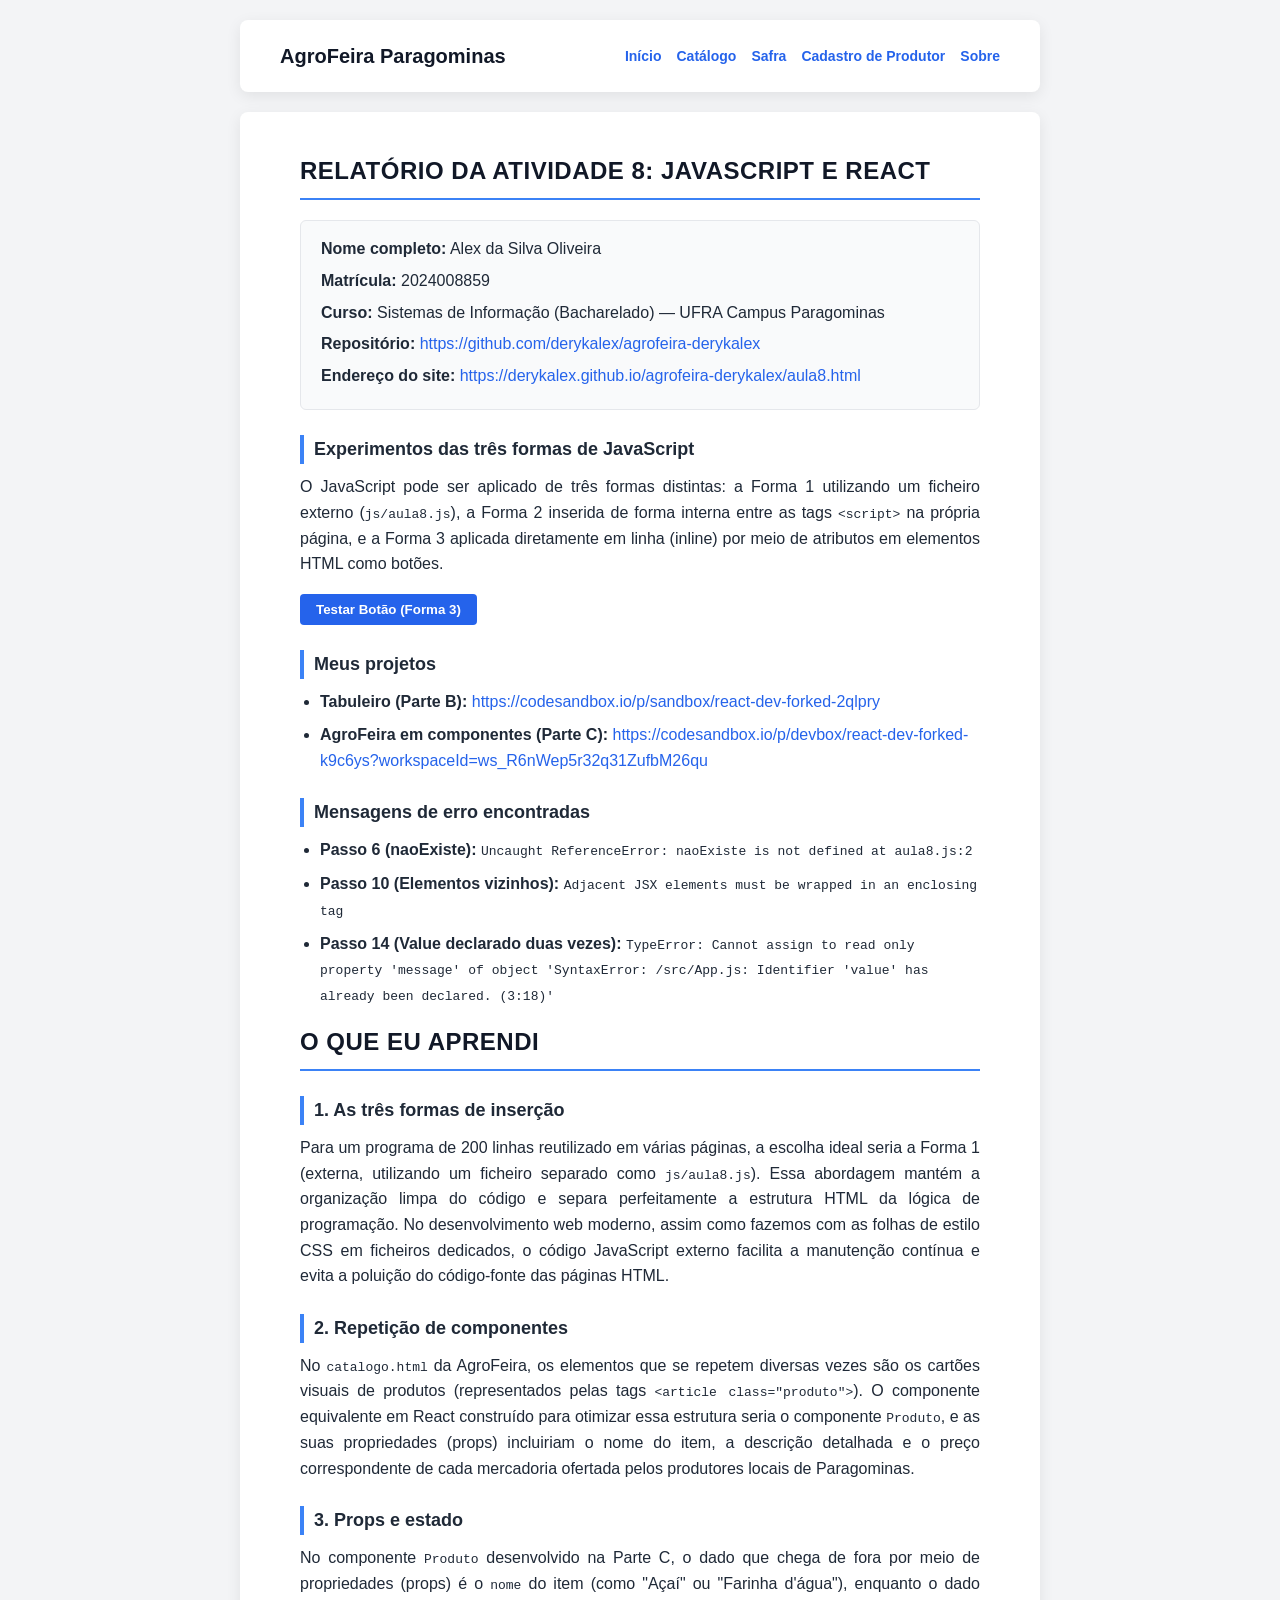
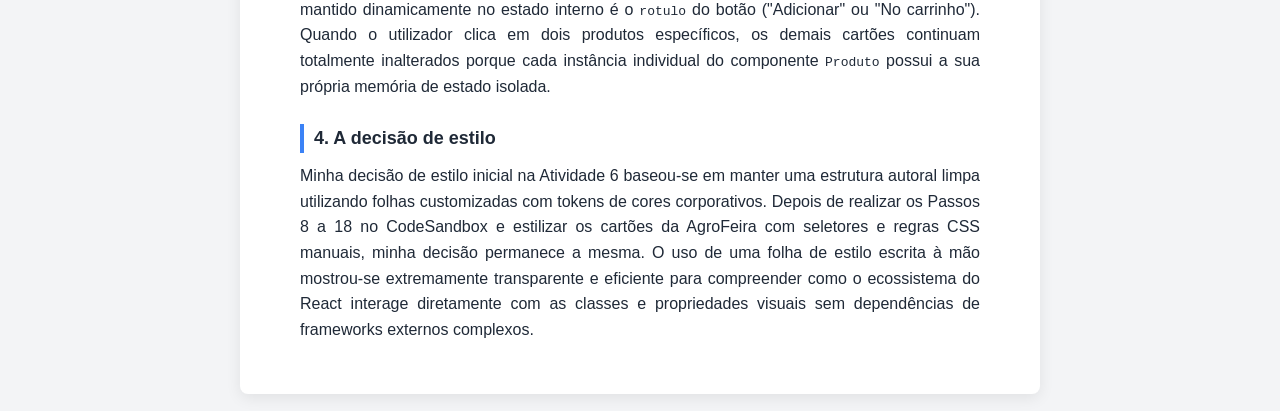
==== commit 447192e8: "novo aula8.html" ====
--- a/aula8.html
+++ b/aula8.html
@@ -132,7 +132,7 @@
                 border-bottom: 1px solid #ccc;
             }
             nav {
-                display: none; /* Oculta o menu de navegação na impressão do PDF para manter o relatório limpo */
+                display: none;
             }
             main {
                 box-shadow: none;
@@ -172,7 +172,7 @@
 
         <section>
             <h3>Experimentos das três formas de JavaScript</h3>
-            <p>O JavaScript pode ser aplicado de três formas distintas: a Forma 1 utilizando um ficheiro externo (<code>js/aula8.js</code>), a Forma 2 inserida de forma interna entre as tags <code>&lt;script&gt;</code> na própria página, e a Forma 3 aplicada diretamente em linha (inline) por meio de atributos em elementos HTML como botões[cite: 3, 4].</p>
+            <p>O JavaScript pode ser aplicado de três formas distintas: a Forma 1 utilizando um ficheiro externo (<code>js/aula8.js</code>), a Forma 2 inserida de forma interna entre as tags <code>&lt;script&gt;</code> na própria página, e a Forma 3 aplicada diretamente em linha (inline) por meio de atributos em elementos HTML como botões.</p>
             
             <!-- Botão da Forma 3 em linha -->
             <button type="button" onclick="alert('Forma 3: em linha, dentro da tag')">Testar Botão (Forma 3)</button>
@@ -184,30 +184,30 @@
 
         <h3>Meus projetos</h3>
         <ul class="lista-conteudo">
-            <li><strong>Tabuleiro (Parte B):</strong> <a href="https://codesandbox.io/p/sandbox/react-dev-forked-2qlpry" target="_blank">https://codesandbox.io/p/sandbox/react-dev-forked-2qlpry</a>[cite: 12]</li>
-            <li><strong>AgroFeira em componentes (Parte C):</strong> <a href="https://codesandbox.io/p/devbox/react-dev-forked-k9c6ys?workspaceId=ws_R6nWep5r32q31ZufbM26qu" target="_blank">https://codesandbox.io/p/devbox/react-dev-forked-k9c6ys?workspaceId=ws_R6nWep5r32q31ZufbM26qu</a>[cite: 12]</li>
+            <li><strong>Tabuleiro (Parte B):</strong> <a href="https://codesandbox.io/p/sandbox/react-dev-forked-2qlpry" target="_blank">https://codesandbox.io/p/sandbox/react-dev-forked-2qlpry</a></li>
+            <li><strong>AgroFeira em componentes (Parte C):</strong> <a href="https://codesandbox.io/p/devbox/react-dev-forked-k9c6ys?workspaceId=ws_R6nWep5r32q31ZufbM26qu" target="_blank">https://codesandbox.io/p/devbox/react-dev-forked-k9c6ys?workspaceId=ws_R6nWep5r32q31ZufbM26qu</a></li>
         </ul>
 
         <h3>Mensagens de erro encontradas</h3>
         <ul class="lista-conteudo">
-            <li><strong>Passo 6 (naoExiste):</strong> <code>Uncaught ReferenceError: naoExiste is not defined at aula8.js:2</code>[cite: 4, 12]</li>
-            <li><strong>Passo 10 (Elementos vizinhos):</strong> <code>Adjacent JSX elements must be wrapped in an enclosing tag</code>[cite: 6, 12]</li>
-            <li><strong>Passo 14 (Value declarado duas vezes):</strong> <code>TypeError: Cannot assign to read only property 'message' of object 'SyntaxError: /src/App.js: Identifier 'value' has already been declared. (3:18)'</code>[cite: 7, 12, 18]</li>
+            <li><strong>Passo 6 (naoExiste):</strong> <code>Uncaught ReferenceError: naoExiste is not defined at aula8.js:2</code></li>
+            <li><strong>Passo 10 (Elementos vizinhos):</strong> <code>Adjacent JSX elements must be wrapped in an enclosing tag</code></li>
+            <li><strong>Passo 14 (Value declarado duas vezes):</strong> <code>TypeError: Cannot assign to read only property 'message' of object 'SyntaxError: /src/App.js: Identifier 'value' has already been declared. (3:18)'</code></li>
         </ul>
 
         <h2>O que eu aprendi</h2>
 
         <h3>1. As três formas de inserção</h3>
-        <p>Para um programa de 200 linhas reutilizado em várias páginas, a escolha ideal seria a Forma 1 (externa, utilizando um ficheiro separado como <code>js/aula8.js</code>). Essa abordagem mantém a organização limpa do código e separa perfeitamente a estrutura HTML da lógica de programação. No desenvolvimento web moderno, assim como fazemos com as folhas de estilo CSS em ficheiros dedicados, o código JavaScript externo facilita a manutenção contínua e evita a poluição do código-fonte das páginas HTML[cite: 3, 12].</p>
+        <p>Para um programa de 200 linhas reutilizado em várias páginas, a escolha ideal seria a Forma 1 (externa, utilizando um ficheiro separado como <code>js/aula8.js</code>). Essa abordagem mantém a organização limpa do código e separa perfeitamente a estrutura HTML da lógica de programação. No desenvolvimento web moderno, assim como fazemos com as folhas de estilo CSS em ficheiros dedicados, o código JavaScript externo facilita a manutenção contínua e evita a poluição do código-fonte das páginas HTML.</p>
 
         <h3>2. Repetição de componentes</h3>
-        <p>No <code>catalogo.html</code> da AgroFeira, os elementos que se repetem diversas vezes são os cartões visuais de produtos (representados pelas tags <code>&lt;article class="produto"&gt;</code>)[cite: 2, 12]. O componente equivalente em React construído para otimizar essa estrutura seria o componente <code>Produto</code>, e as suas propriedades (props) incluiriam o nome do item, a descrição detalhada e o preço correspondente de cada mercadoria ofertada pelos produtores locais de Paragominas[cite: 2, 12, 23].</p>
+        <p>No <code>catalogo.html</code> da AgroFeira, os elementos que se repetem diversas vezes são os cartões visuais de produtos (representados pelas tags <code>&lt;article class="produto"&gt;</code>). O componente equivalente em React construído para otimizar essa estrutura seria o componente <code>Produto</code>, e as suas propriedades (props) incluiriam o nome do item, a descrição detalhada e o preço correspondente de cada mercadoria ofertada pelos produtores locais de Paragominas.</p>
 
         <h3>3. Props e estado</h3>
-        <p>No componente <code>Produto</code> desenvolvido na Parte C, o dado que chega de fora por meio de propriedades (props) é o <code>nome</code> do item (como "Açaí" ou "Farinha d'água"), enquanto o dado mantido dinamicamente no estado interno é o <code>rotulo</code> do botão ("Adicionar" ou "No carrinho")[cite: 9, 12, 23]. Quando o utilizador clica em dois produtos específicos, os demais cartões continuam totalmente inalterados porque cada instância individual do componente <code>Produto</code> possui a sua própria memória de estado isolada[cite: 12, 20, 23].</p>
+        <p>No componente <code>Produto</code> desenvolvido na Parte C, o dado que chega de fora por meio de propriedades (props) é o <code>nome</code> do item (como "Açaí" ou "Farinha d'água"), enquanto o dado mantido dinamicamente no estado interno é o <code>rotulo</code> do botão ("Adicionar" ou "No carrinho"). Quando o utilizador clica em dois produtos específicos, os demais cartões continuam totalmente inalterados porque cada instância individual do componente <code>Produto</code> possui a sua própria memória de estado isolada.</p>
 
         <h3>4. A decisão de estilo</h3>
-        <p>Minha decisão de estilo inicial na Atividade 6 baseou-se em manter uma estrutura autoral limpa utilizando folhas customizadas com tokens de cores corporativos. Depois de realizar os Passos 8 a 18 no CodeSandbox e estilizar os cartões da AgroFeira com seletores e regras CSS manuais, minha decisão permanece a mesma[cite: 12]. O uso de uma folha de estilo escrita à mão mostrou-se extremamente transparente e eficiente para compreender como o ecossistema do React interage diretamente comas classes e propriedades visuais sem dependências de frameworks externos complexos[cite: 12].</p>
+        <p>Minha decisão de estilo inicial na Atividade 6 baseou-se em manter uma estrutura autoral limpa utilizando folhas customizadas com tokens de cores corporativos. Depois de realizar os Passos 8 a 18 no CodeSandbox e estilizar os cartões da AgroFeira com seletores e regras CSS manuais, minha decisão permanece a mesma. O uso de uma folha de estilo escrita à mão mostrou-se extremamente transparente e eficiente para compreender como o ecossistema do React interage diretamente com as classes e propriedades visuais sem dependências de frameworks externos complexos.</p>
     </main>
 </body>
 </html>
